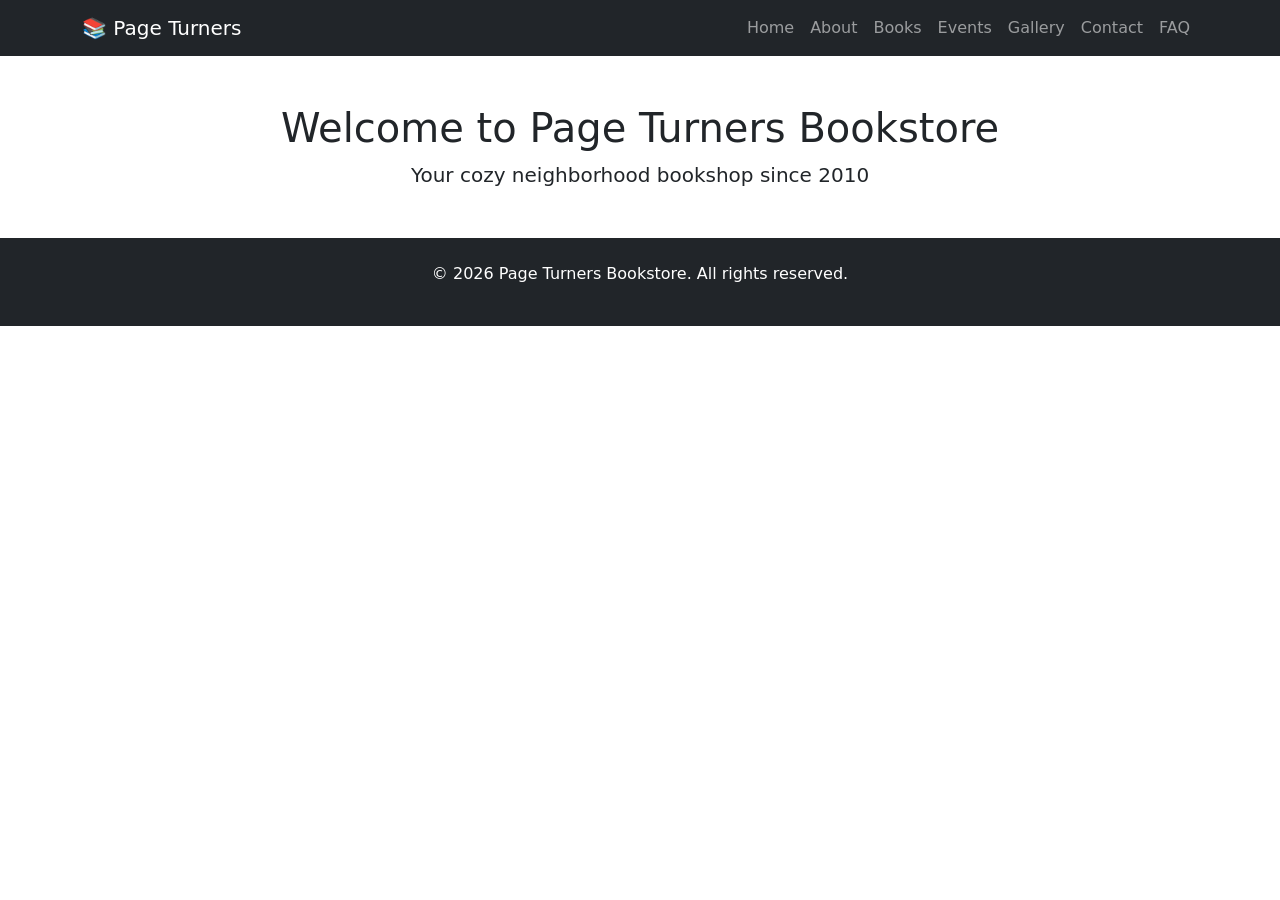
==== index.html @ ffc1fbb7 "first commit:simple index page" ====
<!DOCTYPE html>
<html lang="en">
<head>
    <meta charset="UTF-8">
    <meta name="viewport" content="width=device-width, initial-scale=1.0">
    <title>Page Turners Bookstore - Home</title>
    <!-- Bootstrap 5 CSS -->
    <link href="https://cdn.jsdelivr.net/npm/bootstrap@5.3.0/dist/css/bootstrap.min.css" rel="stylesheet">
    <!-- Your custom CSS -->
    <link rel="stylesheet" href="css/style.css">
</head>
<body>
    <!-- Navigation Bar (same on all pages) -->
    <nav class="navbar navbar-expand-lg navbar-dark bg-dark">
        <div class="container">
            <a class="navbar-brand" href="index.html">📚 Page Turners</a>
            <button class="navbar-toggler" type="button" data-bs-toggle="collapse" data-bs-target="#navbarNav">
                <span class="navbar-toggler-icon"></span>
            </button>
            <div class="collapse navbar-collapse" id="navbarNav">
                <ul class="navbar-nav ms-auto">
                    <li class="nav-item"><a class="nav-link" href="index.html">Home</a></li>
                    <li class="nav-item"><a class="nav-link" href="about.html">About</a></li>
                    <li class="nav-item"><a class="nav-link" href="books.html">Books</a></li>
                    <li class="nav-item"><a class="nav-link" href="events.html">Events</a></li>
                    <li class="nav-item"><a class="nav-link" href="gallery.html">Gallery</a></li>
                    <li class="nav-item"><a class="nav-link" href="contact.html">Contact</a></li>
                    <li class="nav-item"><a class="nav-link" href="faq.html">FAQ</a></li>
                </ul>
            </div>
        </div>
    </nav>

    <!-- Main Content -->
    <main>
        <div class="container my-5">
            <div class="text-center">
                <h1>Welcome to Page Turners Bookstore</h1>
                <p class="lead">Your cozy neighborhood bookshop since 2010</p>
            </div>
        </div>
    </main>

    <!-- Footer (same on all pages) -->
    <footer class="bg-dark text-white text-center py-4 mt-5">
        <div class="container">
            <p>&copy; 2026 Page Turners Bookstore. All rights reserved.</p>
        </div>
    </footer>

    <!-- Bootstrap JS -->
    <script src="https://cdn.jsdelivr.net/npm/bootstrap@5.3.0/dist/js/bootstrap.bundle.min.js"></script>
    <script src="js/script.js"></script>
</body>
</html>
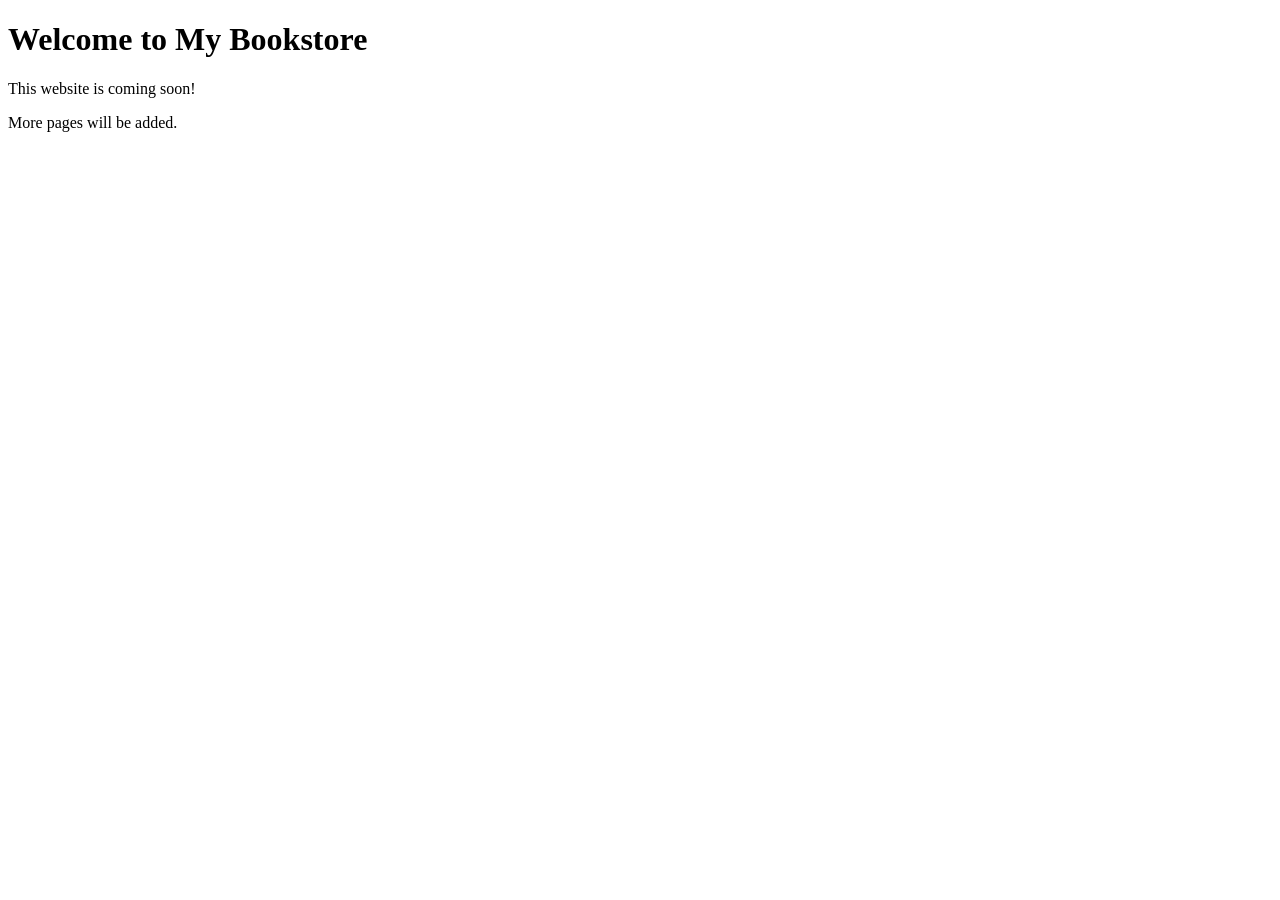
==== commit ceb0ea0e: "add css page" ====
--- a/index.html
+++ b/index.html
@@ -1,55 +1,12 @@
 <!DOCTYPE html>
-<html lang="en">
+<html>
 <head>
-    <meta charset="UTF-8">
-    <meta name="viewport" content="width=device-width, initial-scale=1.0">
-    <title>Page Turners Bookstore - Home</title>
-    <!-- Bootstrap 5 CSS -->
-    <link href="https://cdn.jsdelivr.net/npm/bootstrap@5.3.0/dist/css/bootstrap.min.css" rel="stylesheet">
-    <!-- Your custom CSS -->
-    <link rel="stylesheet" href="css/style.css">
+    <title>My Bookstore</title>
+    <meta name="viewport" content="width=device-width, initial-scale=1">
 </head>
 <body>
-    <!-- Navigation Bar (same on all pages) -->
-    <nav class="navbar navbar-expand-lg navbar-dark bg-dark">
-        <div class="container">
-            <a class="navbar-brand" href="index.html">📚 Page Turners</a>
-            <button class="navbar-toggler" type="button" data-bs-toggle="collapse" data-bs-target="#navbarNav">
-                <span class="navbar-toggler-icon"></span>
-            </button>
-            <div class="collapse navbar-collapse" id="navbarNav">
-                <ul class="navbar-nav ms-auto">
-                    <li class="nav-item"><a class="nav-link" href="index.html">Home</a></li>
-                    <li class="nav-item"><a class="nav-link" href="about.html">About</a></li>
-                    <li class="nav-item"><a class="nav-link" href="books.html">Books</a></li>
-                    <li class="nav-item"><a class="nav-link" href="events.html">Events</a></li>
-                    <li class="nav-item"><a class="nav-link" href="gallery.html">Gallery</a></li>
-                    <li class="nav-item"><a class="nav-link" href="contact.html">Contact</a></li>
-                    <li class="nav-item"><a class="nav-link" href="faq.html">FAQ</a></li>
-                </ul>
-            </div>
-        </div>
-    </nav>
-
-    <!-- Main Content -->
-    <main>
-        <div class="container my-5">
-            <div class="text-center">
-                <h1>Welcome to Page Turners Bookstore</h1>
-                <p class="lead">Your cozy neighborhood bookshop since 2010</p>
-            </div>
-        </div>
-    </main>
-
-    <!-- Footer (same on all pages) -->
-    <footer class="bg-dark text-white text-center py-4 mt-5">
-        <div class="container">
-            <p>&copy; 2026 Page Turners Bookstore. All rights reserved.</p>
-        </div>
-    </footer>
-
-    <!-- Bootstrap JS -->
-    <script src="https://cdn.jsdelivr.net/npm/bootstrap@5.3.0/dist/js/bootstrap.bundle.min.js"></script>
-    <script src="js/script.js"></script>
+    <h1>Welcome to My Bookstore</h1>
+    <p>This website is coming soon!</p>
+    <p>More pages will be added.</p>
 </body>
 </html>
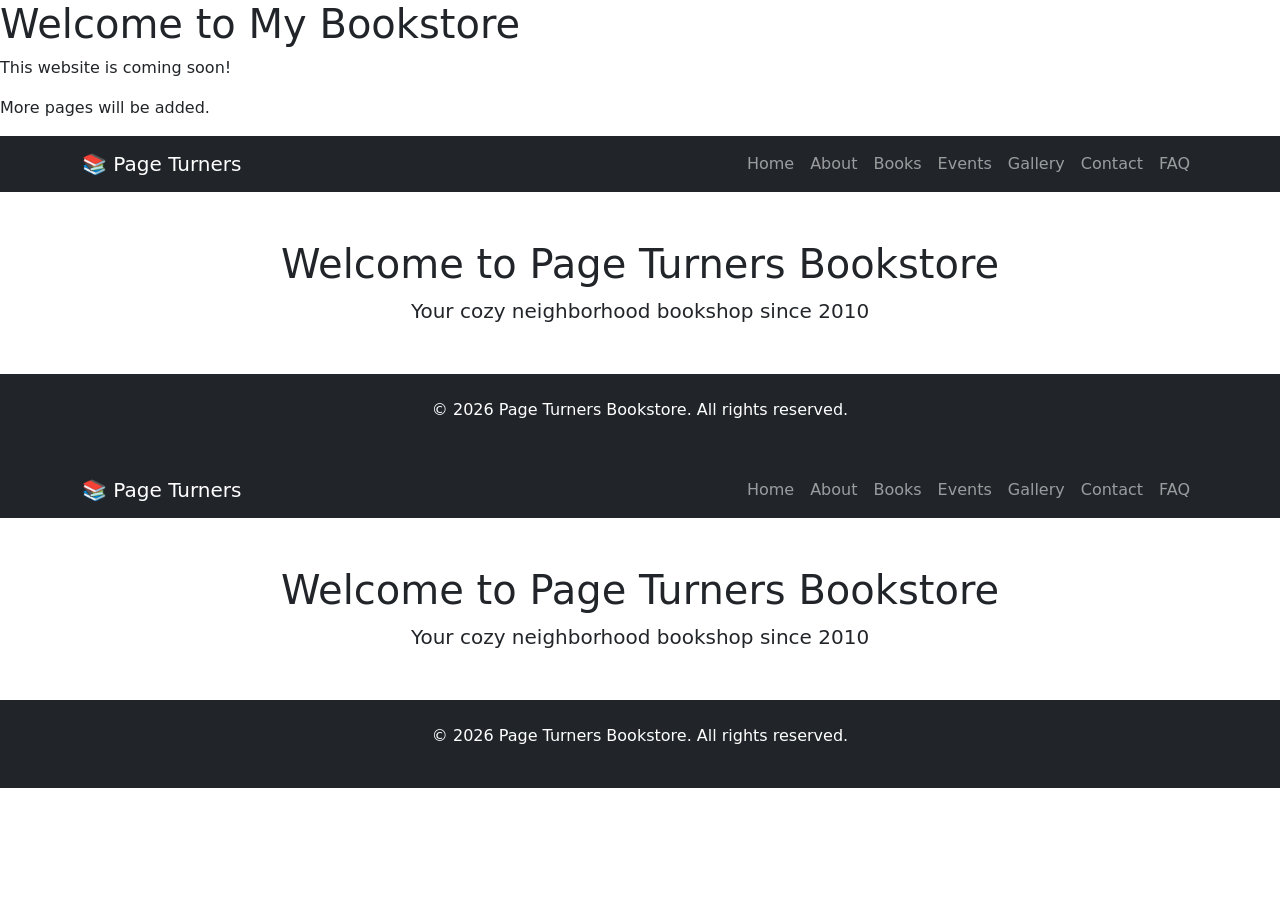
==== commit 2accffd2: "update index.html" ====
--- a/index.html
+++ b/index.html
@@ -8,5 +8,109 @@
     <h1>Welcome to My Bookstore</h1>
     <p>This website is coming soon!</p>
     <p>More pages will be added.</p>
+
+
+
+     <nav class="navbar navbar-expand-lg navbar-dark bg-dark">
+        <div class="container">
+            <a class="navbar-brand" href="index.html">📚 Page Turners</a>
+            <button class="navbar-toggler" type="button" data-bs-toggle="collapse" data-bs-target="#navbarNav">
+                <span class="navbar-toggler-icon"></span>
+            </button>
+            <div class="collapse navbar-collapse" id="navbarNav">
+                <ul class="navbar-nav ms-auto">
+                    <li class="nav-item"><a class="nav-link" href="index.html">Home</a></li>
+                    <li class="nav-item"><a class="nav-link" href="about.html">About</a></li>
+                    <li class="nav-item"><a class="nav-link" href="books.html">Books</a></li>
+                    <li class="nav-item"><a class="nav-link" href="events.html">Events</a></li>
+                    <li class="nav-item"><a class="nav-link" href="gallery.html">Gallery</a></li>
+                    <li class="nav-item"><a class="nav-link" href="contact.html">Contact</a></li>
+                    <li class="nav-item"><a class="nav-link" href="faq.html">FAQ</a></li>
+                </ul>
+            </div>
+        </div>
+    </nav>
+
+    <!-- Main Content -->
+    <main>
+        <div class="container my-5">
+            <div class="text-center">
+                <h1>Welcome to Page Turners Bookstore</h1>
+                <p class="lead">Your cozy neighborhood bookshop since 2010</p>
+            </div>
+        </div>
+    </main>
+
+    <!-- Footer (same on all pages) -->
+    <footer class="bg-dark text-white text-center py-4 mt-5">
+        <div class="container">
+            <p>&copy; 2026 Page Turners Bookstore. All rights reserved.</p>
+        </div>
+    </footer>
+
+    <!-- Bootstrap JS -->
+    <script src="https://cdn.jsdelivr.net/npm/bootstrap@5.3.0/dist/js/bootstrap.bundle.min.js"></script>
+    <script src="js/script.js"></script>
+</body>
+</html>
+</body>
+</html>
+
+
+
+<!DOCTYPE html>
+<html lang="en">
+<head>
+    <meta charset="UTF-8">
+    <meta name="viewport" content="width=device-width, initial-scale=1.0">
+    <title>Page Turners Bookstore - Home</title>
+    <!-- Bootstrap 5 CSS -->
+    <link href="https://cdn.jsdelivr.net/npm/bootstrap@5.3.0/dist/css/bootstrap.min.css" rel="stylesheet">
+    <!-- Your custom CSS -->
+    <link rel="stylesheet" href="css/style.css">
+</head>
+<body>
+    <!-- Navigation Bar (same on all pages) -->
+    <nav class="navbar navbar-expand-lg navbar-dark bg-dark">
+        <div class="container">
+            <a class="navbar-brand" href="index.html">📚 Page Turners</a>
+            <button class="navbar-toggler" type="button" data-bs-toggle="collapse" data-bs-target="#navbarNav">
+                <span class="navbar-toggler-icon"></span>
+            </button>
+            <div class="collapse navbar-collapse" id="navbarNav">
+                <ul class="navbar-nav ms-auto">
+                    <li class="nav-item"><a class="nav-link" href="index.html">Home</a></li>
+                    <li class="nav-item"><a class="nav-link" href="about.html">About</a></li>
+                    <li class="nav-item"><a class="nav-link" href="books.html">Books</a></li>
+                    <li class="nav-item"><a class="nav-link" href="events.html">Events</a></li>
+                    <li class="nav-item"><a class="nav-link" href="gallery.html">Gallery</a></li>
+                    <li class="nav-item"><a class="nav-link" href="contact.html">Contact</a></li>
+                    <li class="nav-item"><a class="nav-link" href="faq.html">FAQ</a></li>
+                    
+                </ul>
+            </div>
+        </div>
+    </nav>
+
+    <!-- Main Content -->
+    <main>
+        <div class="container my-5">
+            <div class="text-center">
+                <h1>Welcome to Page Turners Bookstore</h1>
+                <p class="lead">Your cozy neighborhood bookshop since 2010</p>
+            </div>
+        </div>
+    </main>
+
+    <!-- Footer (same on all pages) -->
+    <footer class="bg-dark text-white text-center py-4 mt-5">
+        <div class="container">
+            <p>&copy; 2026 Page Turners Bookstore. All rights reserved.</p>
+        </div>
+    </footer>
+
+    <!-- Bootstrap JS -->
+    <script src="https://cdn.jsdelivr.net/npm/bootstrap@5.3.0/dist/js/bootstrap.bundle.min.js"></script>
+    <script src="js/script.js"></script>
 </body>
 </html>
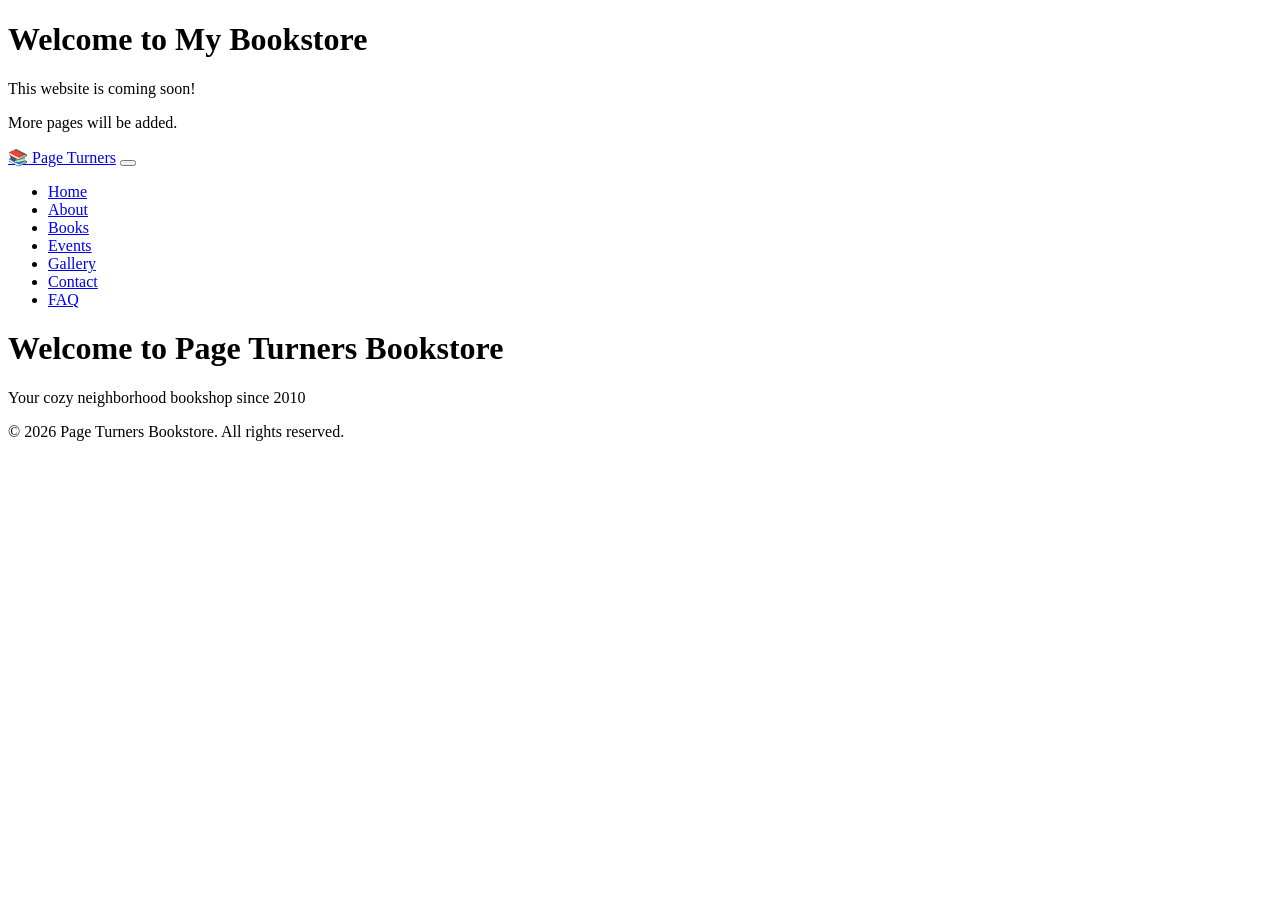
==== commit b008ab4e: "update the index page" ====
--- a/index.html
+++ b/index.html
@@ -58,59 +58,3 @@
 
 
 
-<!DOCTYPE html>
-<html lang="en">
-<head>
-    <meta charset="UTF-8">
-    <meta name="viewport" content="width=device-width, initial-scale=1.0">
-    <title>Page Turners Bookstore - Home</title>
-    <!-- Bootstrap 5 CSS -->
-    <link href="https://cdn.jsdelivr.net/npm/bootstrap@5.3.0/dist/css/bootstrap.min.css" rel="stylesheet">
-    <!-- Your custom CSS -->
-    <link rel="stylesheet" href="css/style.css">
-</head>
-<body>
-    <!-- Navigation Bar (same on all pages) -->
-    <nav class="navbar navbar-expand-lg navbar-dark bg-dark">
-        <div class="container">
-            <a class="navbar-brand" href="index.html">📚 Page Turners</a>
-            <button class="navbar-toggler" type="button" data-bs-toggle="collapse" data-bs-target="#navbarNav">
-                <span class="navbar-toggler-icon"></span>
-            </button>
-            <div class="collapse navbar-collapse" id="navbarNav">
-                <ul class="navbar-nav ms-auto">
-                    <li class="nav-item"><a class="nav-link" href="index.html">Home</a></li>
-                    <li class="nav-item"><a class="nav-link" href="about.html">About</a></li>
-                    <li class="nav-item"><a class="nav-link" href="books.html">Books</a></li>
-                    <li class="nav-item"><a class="nav-link" href="events.html">Events</a></li>
-                    <li class="nav-item"><a class="nav-link" href="gallery.html">Gallery</a></li>
-                    <li class="nav-item"><a class="nav-link" href="contact.html">Contact</a></li>
-                    <li class="nav-item"><a class="nav-link" href="faq.html">FAQ</a></li>
-                    
-                </ul>
-            </div>
-        </div>
-    </nav>
-
-    <!-- Main Content -->
-    <main>
-        <div class="container my-5">
-            <div class="text-center">
-                <h1>Welcome to Page Turners Bookstore</h1>
-                <p class="lead">Your cozy neighborhood bookshop since 2010</p>
-            </div>
-        </div>
-    </main>
-
-    <!-- Footer (same on all pages) -->
-    <footer class="bg-dark text-white text-center py-4 mt-5">
-        <div class="container">
-            <p>&copy; 2026 Page Turners Bookstore. All rights reserved.</p>
-        </div>
-    </footer>
-
-    <!-- Bootstrap JS -->
-    <script src="https://cdn.jsdelivr.net/npm/bootstrap@5.3.0/dist/js/bootstrap.bundle.min.js"></script>
-    <script src="js/script.js"></script>
-</body>
-</html>
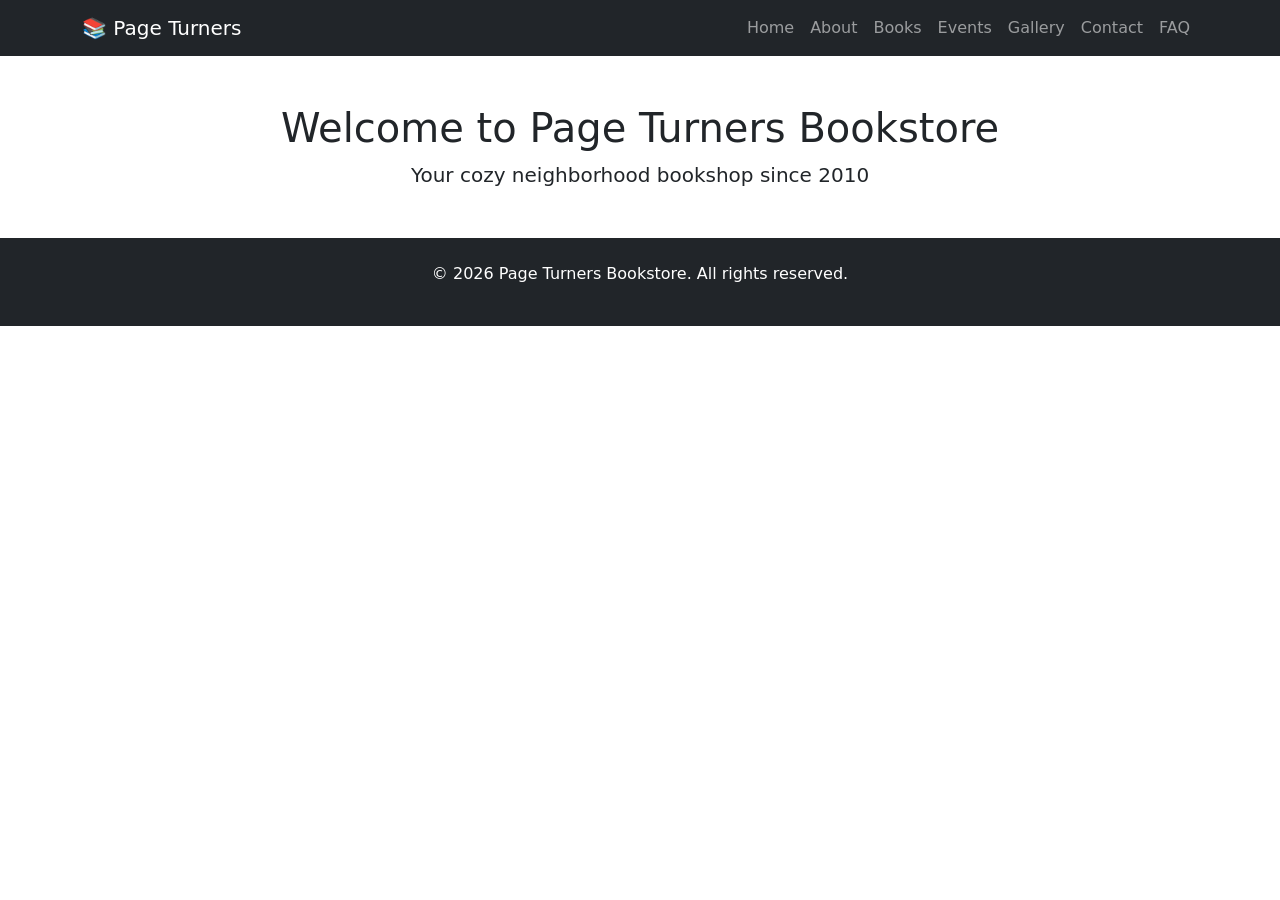
==== commit a57927ef: "update home page" ====
--- a/index.html
+++ b/index.html
@@ -1,17 +1,18 @@
-<!DOCTYPE html>
-<html>
+
+    <!DOCTYPE html>
+<html lang="en">
 <head>
-    <title>My Bookstore</title>
-    <meta name="viewport" content="width=device-width, initial-scale=1">
+    <meta charset="UTF-8">
+    <meta name="viewport" content="width=device-width, initial-scale=1.0">
+    <title>Page Turners Bookstore - Home</title>
+    <!-- Bootstrap 5 CSS -->
+    <link href="https://cdn.jsdelivr.net/npm/bootstrap@5.3.0/dist/css/bootstrap.min.css" rel="stylesheet">
+    
+    <link rel="stylesheet" href="css/style.css">
 </head>
 <body>
-    <h1>Welcome to My Bookstore</h1>
-    <p>This website is coming soon!</p>
-    <p>More pages will be added.</p>
-
-
-
-     <nav class="navbar navbar-expand-lg navbar-dark bg-dark">
+    
+    <nav class="navbar navbar-expand-lg navbar-dark bg-dark">
         <div class="container">
             <a class="navbar-brand" href="index.html">📚 Page Turners</a>
             <button class="navbar-toggler" type="button" data-bs-toggle="collapse" data-bs-target="#navbarNav">
@@ -31,7 +32,7 @@
         </div>
     </nav>
 
-    <!-- Main Content -->
+    
     <main>
         <div class="container my-5">
             <div class="text-center">
@@ -41,20 +42,19 @@
         </div>
     </main>
 
-    <!-- Footer (same on all pages) -->
+    
     <footer class="bg-dark text-white text-center py-4 mt-5">
         <div class="container">
             <p>&copy; 2026 Page Turners Bookstore. All rights reserved.</p>
         </div>
     </footer>
 
-    <!-- Bootstrap JS -->
+    
     <script src="https://cdn.jsdelivr.net/npm/bootstrap@5.3.0/dist/js/bootstrap.bundle.min.js"></script>
     <script src="js/script.js"></script>
-</body>
-</html>
 </body>
 </html>
 
 
 
+    
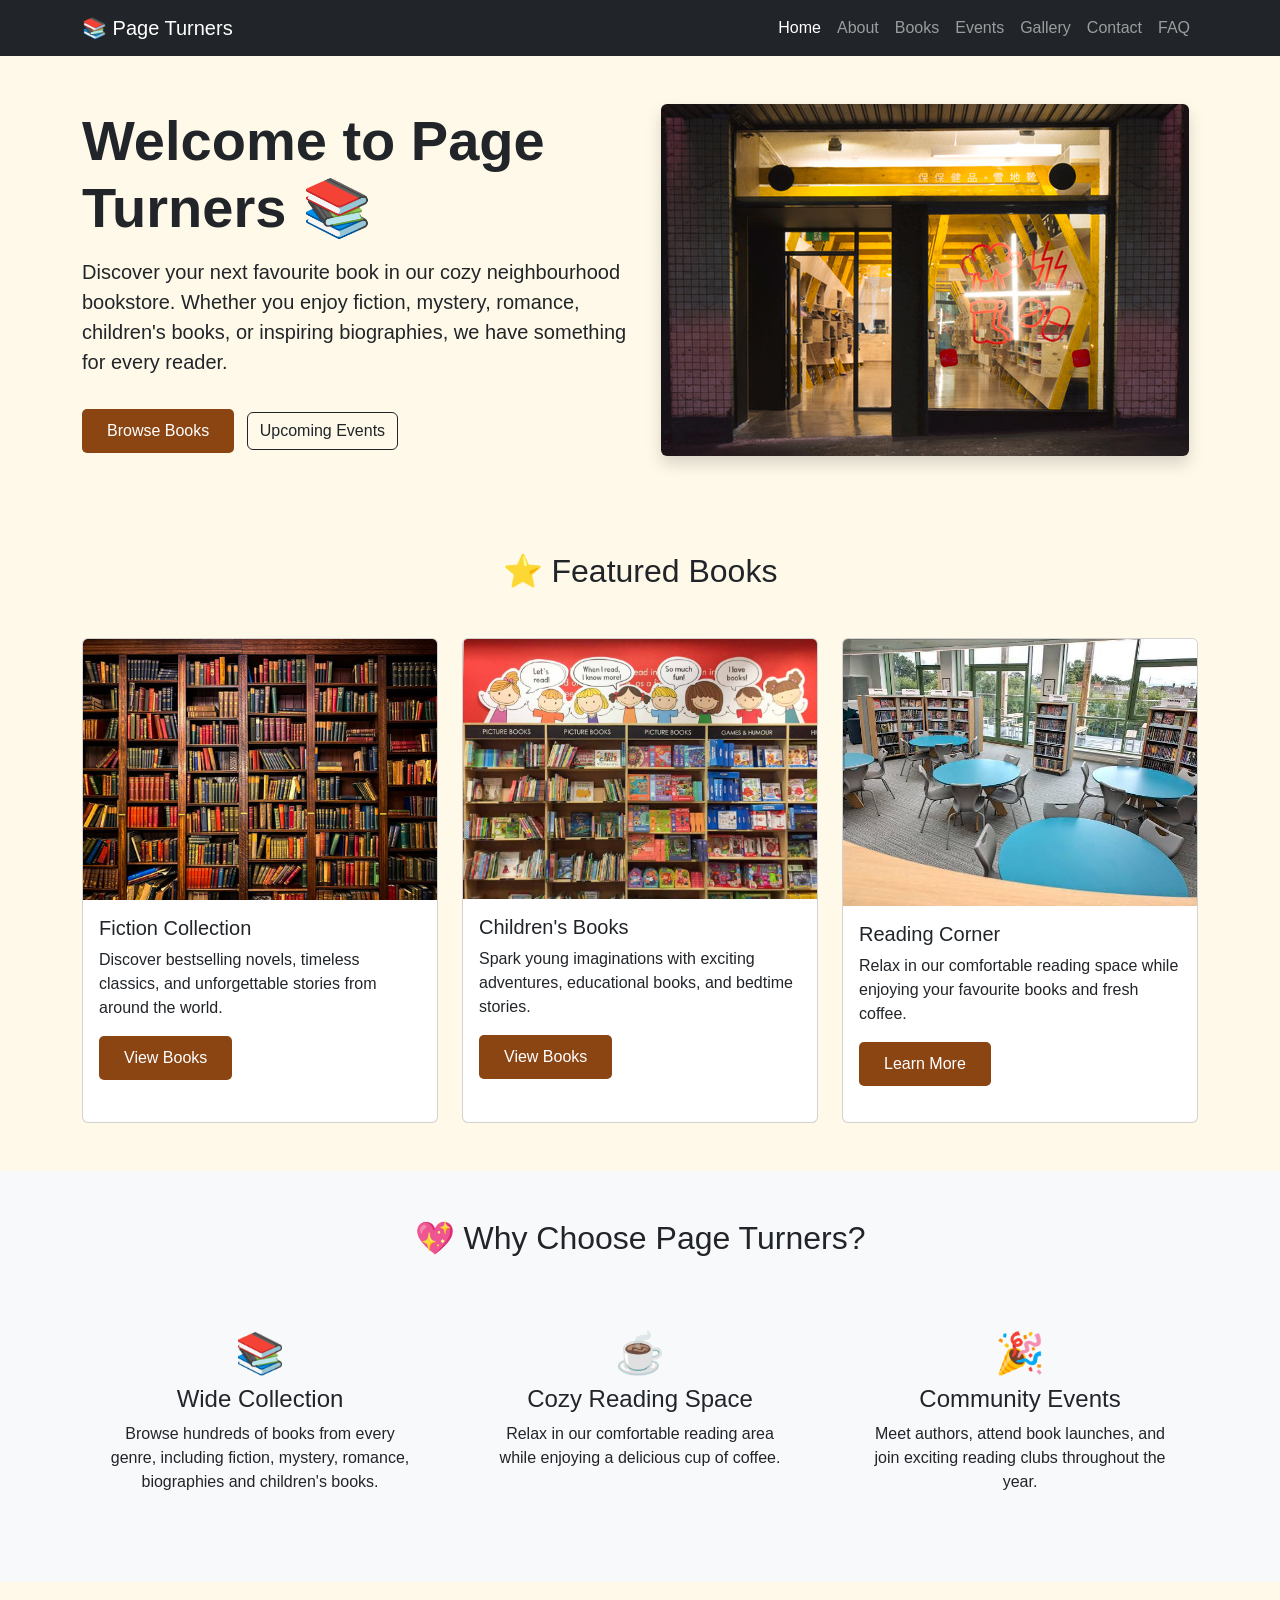
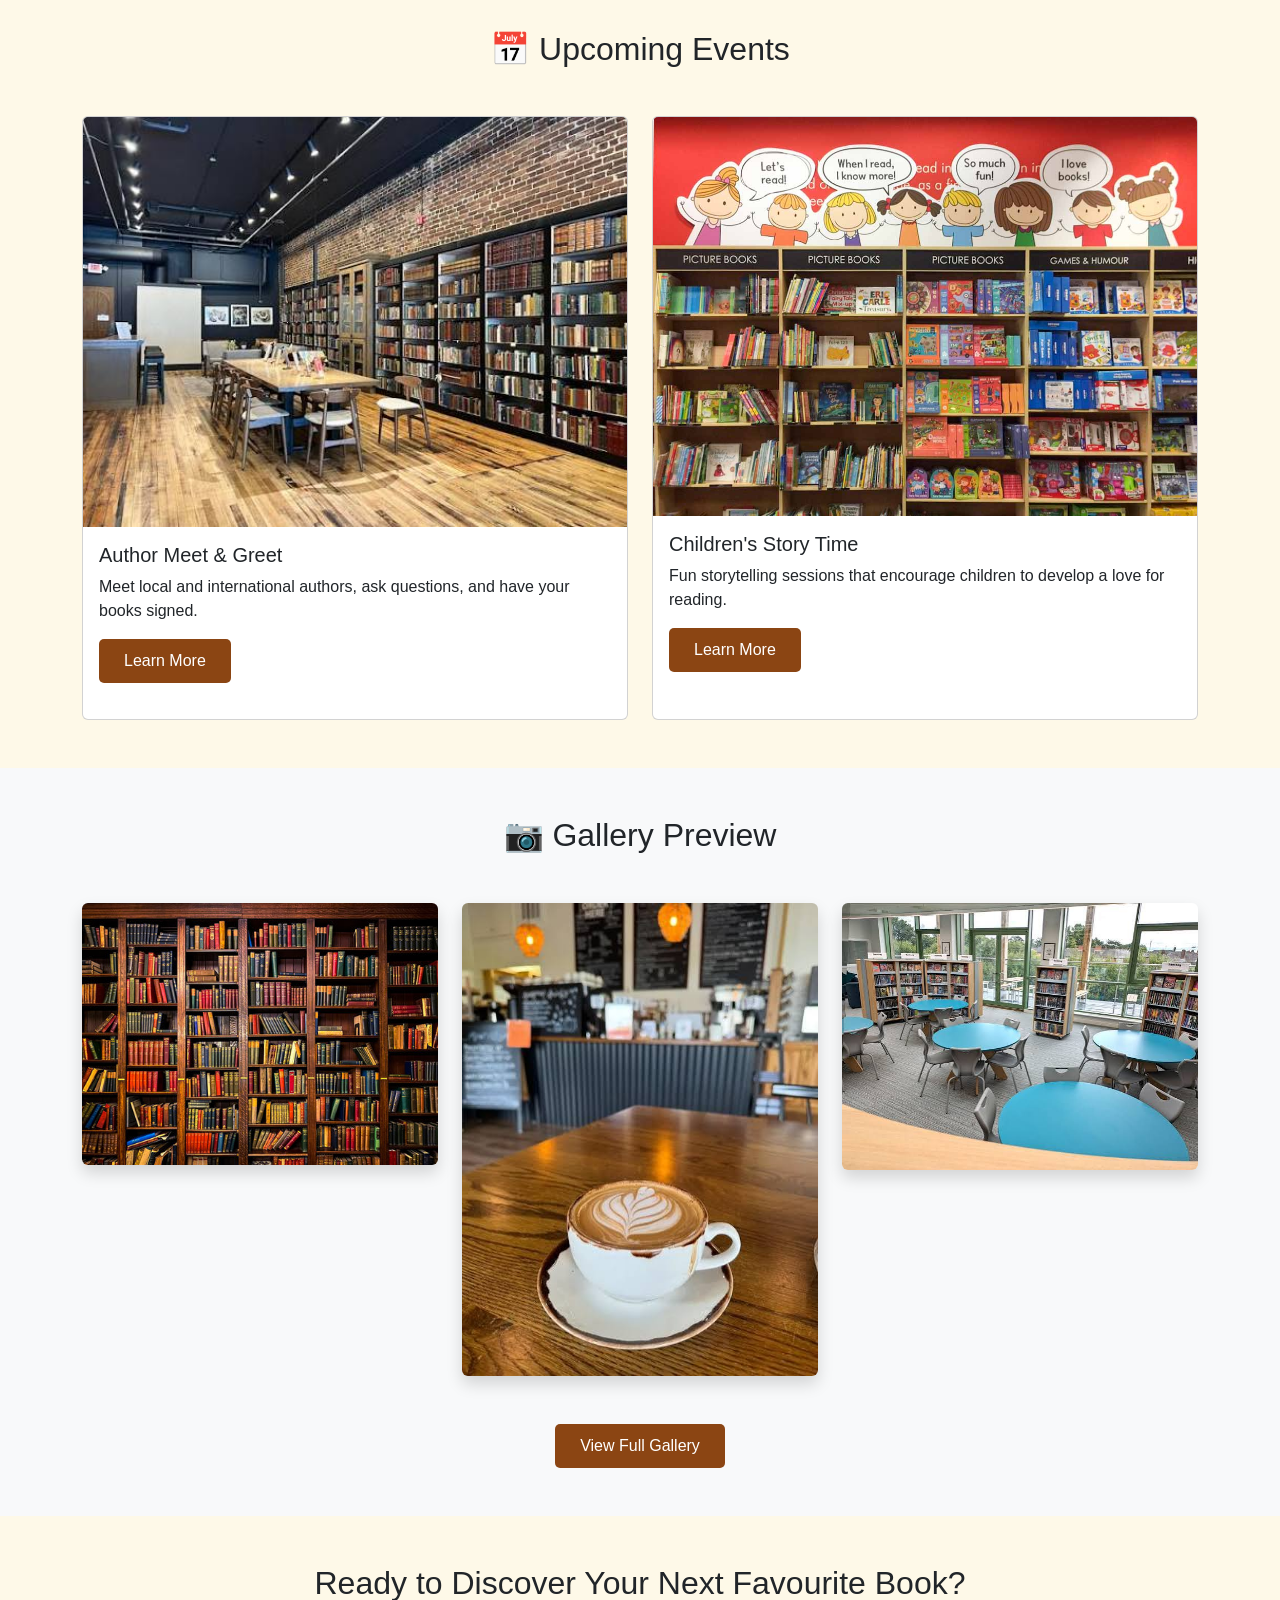
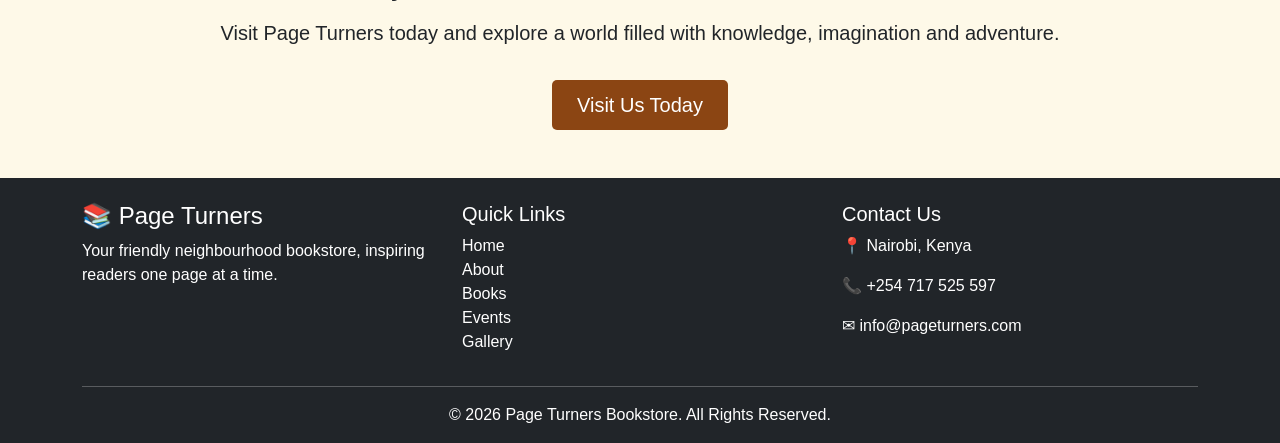
==== commit 76085ef6: "update home page" ====
--- a/index.html
+++ b/index.html
@@ -1,60 +1,555 @@
-
-    <!DOCTYPE html>
+<!DOCTYPE html>
 <html lang="en">
+
 <head>
     <meta charset="UTF-8">
     <meta name="viewport" content="width=device-width, initial-scale=1.0">
-    <title>Page Turners Bookstore - Home</title>
-    <!-- Bootstrap 5 CSS -->
+
+    <title>Page Turners Bookstore</title>
+
+    <!-- Bootstrap 5.3.0 CSS -->
     <link href="https://cdn.jsdelivr.net/npm/bootstrap@5.3.0/dist/css/bootstrap.min.css" rel="stylesheet">
+
+    <!-- External CSS -->
+    <link rel="stylesheet" href="style.css">
+</head>
+
+<body>
+
+
+    <nav class="navbar navbar-expand-lg navbar-dark bg-dark">
+        <div class="container">
+
+            <a class="navbar-brand" href="index.html">
+                📚 Page Turners
+            </a>
+
+            <button class="navbar-toggler"
+                type="button"
+                data-bs-toggle="collapse"
+                data-bs-target="#navbarNav">
+
+                <span class="navbar-toggler-icon"></span>
+
+            </button>
+
+            <div class="collapse navbar-collapse" id="navbarNav">
+
+                <ul class="navbar-nav ms-auto">
+
+                    <li class="nav-item">
+                        <a class="nav-link active" href="index.html">
+                            Home
+                        </a>
+                    </li>
+
+                    <li class="nav-item">
+                        <a class="nav-link" href="about.html">
+                            About
+                        </a>
+                    </li>
+
+                    <li class="nav-item">
+                        <a class="nav-link" href="books.html">
+                            Books
+                        </a>
+                    </li>
+
+                    <li class="nav-item">
+                        <a class="nav-link" href="events.html">
+                            Events
+                        </a>
+                    </li>
+
+                    <li class="nav-item">
+                        <a class="nav-link" href="gallery.html">
+                            Gallery
+                        </a>
+                    </li>
+
+                    <li class="nav-item">
+                        <a class="nav-link" href="contact.html">
+                            Contact
+                        </a>
+                    </li>
+
+                    <li class="nav-item">
+                        <a class="nav-link" href="faq.html">
+                            FAQ
+                        </a>
+                    </li>
+
+                </ul>
+
+            </div>
+
+        </div>
+    </nav>
+
+    <!-- ===========================
+            HERO SECTION
+    ============================ -->
+
+    <section class="py-5">
+
+        <div class="container">
+
+            <div class="row align-items-center">
+
+                <div class="col-lg-6">
+
+                    <h1 class="display-4 fw-bold">
+                        Welcome to Page Turners 📚
+                    </h1>
+
+                    <p class="lead mt-3">
+                        Discover your next favourite book in our cozy neighbourhood bookstore.
+                        Whether you enjoy fiction, mystery, romance, children's books,
+                        or inspiring biographies, we have something for every reader.
+                    </p>
+
+                    <a href="books.html" class="btn btn-book me-2 mt-3">
+                        Browse Books
+                    </a>
+
+                    <a href="events.html" class="btn btn-outline-dark mt-3">
+                        Upcoming Events
+                    </a>
+
+                </div>
+
+                <div class="col-lg-6 text-center">
+
+                    <img src="images/storefront.jpg"
+                        class="img-fluid rounded shadow"
+                        alt="Book Store">
+
+                </div>
+
+            </div>
+
+        </div>
+
+    </section>
+
+    <!-- ===========================
+            FEATURED BOOKS
+    ============================ -->
+
+    <section class="py-5">
+
+        <div class="container">
+
+            <h2 class="text-center mb-5">
+                ⭐ Featured Books
+            </h2>
+
+            <div class="row">
+
+                <div class="col-md-4">
+
+                    <div class="card h-100">
+
+                        <img src="images/bookshelf.jpg"
+                            class="card-img-top"
+                            alt="Bookshelf">
+
+                        <div class="card-body">
+
+                            <h5 class="card-title">
+                                Fiction Collection
+                            </h5>
+
+                            <p class="card-text">
+                                Discover bestselling novels, timeless classics,
+                                and unforgettable stories from around the world.
+                            </p>
+
+                            <a href="books.html" class="btn btn-book">
+                                View Books
+                            </a>
+
+                        </div>
+
+                    </div>
+
+                </div>
+
+                <div class="col-md-4">
+
+                    <div class="card h-100">
+
+                        <img src="images/children.jpg"
+                            class="card-img-top"
+                            alt="Children Books">
+
+                        <div class="card-body">
+
+                            <h5 class="card-title">
+                                Children's Books
+                            </h5>
+
+                            <p class="card-text">
+                                Spark young imaginations with exciting adventures,
+                                educational books, and bedtime stories.
+                            </p>
+
+                            <a href="books.html" class="btn btn-book">
+                                View Books
+                            </a>
+
+                        </div>
+
+                    </div>
+
+                </div>
+
+                <div class="col-md-4">
+
+                    <div class="card h-100">
+
+                        <img src="images/cozy.jpg"
+                            class="card-img-top"
+                            alt="Reading">
+
+                        <div class="card-body">
+
+                            <h5 class="card-title">
+                                Reading Corner
+                            </h5>
+
+                            <p class="card-text">
+                                Relax in our comfortable reading space while
+                                enjoying your favourite books and fresh coffee.
+                            </p>
+
+                            <a href="books.html" class="btn btn-book">
+                                Learn More
+                            </a>
+
+                        </div>
+
+                    </div>
+
+                </div>
+
+            </div>
+
+        </div>
+
+    </section>
+
+        <!-- ===========================
+            WHY CHOOSE US
+    ============================ -->
+
+    <section class="py-5 bg-light">
+
+        <div class="container">
+
+            <h2 class="text-center mb-5">
+                💖 Why Choose Page Turners?
+            </h2>
+
+            <div class="row text-center">
+
+                <div class="col-md-4">
+
+                    <div class="p-4">
+
+                        <h1>📚</h1>
+
+                        <h4>Wide Collection</h4>
+
+                        <p>
+                            Browse hundreds of books from every genre,
+                            including fiction, mystery, romance,
+                            biographies and children's books.
+                        </p>
+
+                    </div>
+
+                </div>
+
+                <div class="col-md-4">
+
+                    <div class="p-4">
+
+                        <h1>☕</h1>
+
+                        <h4>Cozy Reading Space</h4>
+
+                        <p>
+                            Relax in our comfortable reading area while
+                            enjoying a delicious cup of coffee.
+                        </p>
+
+                    </div>
+
+                </div>
+
+                <div class="col-md-4">
+
+                    <div class="p-4">
+
+                        <h1>🎉</h1>
+
+                        <h4>Community Events</h4>
+
+                        <p>
+                            Meet authors, attend book launches,
+                            and join exciting reading clubs throughout
+                            the year.
+                        </p>
+
+                    </div>
+
+                </div>
+
+            </div>
+
+        </div>
+
+    </section>
+
+
+    <!-- ===========================
+            UPCOMING EVENTS
+    ============================ -->
+
+    <section class="py-5">
+
+        <div class="container">
+
+            <h2 class="text-center mb-5">
+                📅 Upcoming Events
+            </h2>
+
+            <div class="row">
+
+                <div class="col-md-6">
+
+                    <div class="card h-100">
+
+                        <img src="images/event.jpg"
+                             class="card-img-top"
+                             alt="Author Event">
+
+                        <div class="card-body">
+
+                            <h5 class="card-title">
+                                Author Meet & Greet
+                            </h5>
+
+                            <p class="card-text">
+                                Meet local and international authors,
+                                ask questions, and have your books signed.
+                            </p>
+
+                            <a href="events.html"
+                               class="btn btn-book">
+                                Learn More
+                            </a>
+
+                        </div>
+
+                    </div>
+
+                </div>
+
+                <div class="col-md-6">
+
+                    <div class="card h-100">
+
+                        <img src="images/children.jpg"
+                             class="card-img-top"
+                             alt="Story Time">
+
+                        <div class="card-body">
+
+                            <h5 class="card-title">
+                                Children's Story Time
+                            </h5>
+
+                            <p class="card-text">
+                                Fun storytelling sessions that encourage
+                                children to develop a love for reading.
+                            </p>
+
+                            <a href="events.html"
+                               class="btn btn-book">
+                                Learn More
+                            </a>
+
+                        </div>
+
+                    </div>
+
+                </div>
+
+            </div>
+
+        </div>
+
+    </section>
+
+
+    <!-- ===========================
+            GALLERY PREVIEW
+    ============================ -->
+
+    <section class="py-5 bg-light">
+
+        <div class="container">
+
+            <h2 class="text-center mb-5">
+                📷 Gallery Preview
+            </h2>
+
+            <div class="row g-4">
+
+                <div class="col-md-4">
+
+                    <img src="images/bookshelf.jpg"
+                         class="img-fluid rounded shadow"
+                         alt="Bookshelf">
+
+                </div>
+
+                <div class="col-md-4">
+
+                    <img src="images/coffeeshop.jpg"
+                         class="img-fluid rounded shadow"
+                         alt="Coffee Shop">
+
+                </div>
+
+                <div class="col-md-4">
+
+                    <img src="images/cozy.jpg"
+                         class="img-fluid rounded shadow"
+                         alt="Reading Area">
+
+                </div>
+
+            </div>
+
+            <div class="text-center mt-5">
+
+                <a href="gallery.html"
+                   class="btn btn-book">
+                    View Full Gallery
+                </a>
+
+            </div>
+
+        </div>
+
+    </section>
+
+
+    <!-- ===========================
+            CALL TO ACTION
+    ============================ -->
+
+    <section class="py-5">
+
+        <div class="container text-center">
+
+            <h2>
+                Ready to Discover Your Next Favourite Book?
+            </h2>
+
+            <p class="lead mt-3">
+                Visit Page Turners today and explore a world
+                filled with knowledge, imagination and adventure.
+            </p>
+
+            <a href="contact.html"
+               class="btn btn-book btn-lg mt-3">
+                Visit Us Today
+            </a>
+
+        </div>
+
+    </section>
+
+
     
-    <link rel="stylesheet" href="css/style.css">
-</head>
-<body>
-    
-    <nav class="navbar navbar-expand-lg navbar-dark bg-dark">
-        <div class="container">
-            <a class="navbar-brand" href="index.html">📚 Page Turners</a>
-            <button class="navbar-toggler" type="button" data-bs-toggle="collapse" data-bs-target="#navbarNav">
-                <span class="navbar-toggler-icon"></span>
-            </button>
-            <div class="collapse navbar-collapse" id="navbarNav">
-                <ul class="navbar-nav ms-auto">
-                    <li class="nav-item"><a class="nav-link" href="index.html">Home</a></li>
-                    <li class="nav-item"><a class="nav-link" href="about.html">About</a></li>
-                    <li class="nav-item"><a class="nav-link" href="books.html">Books</a></li>
-                    <li class="nav-item"><a class="nav-link" href="events.html">Events</a></li>
-                    <li class="nav-item"><a class="nav-link" href="gallery.html">Gallery</a></li>
-                    <li class="nav-item"><a class="nav-link" href="contact.html">Contact</a></li>
-                    <li class="nav-item"><a class="nav-link" href="faq.html">FAQ</a></li>
-                </ul>
-            </div>
-        </div>
-    </nav>
-
-    
-    <main>
-        <div class="container my-5">
+        
+
+    <footer class="bg-dark text-white pt-4 pb-3">
+
+        <div class="container">
+
+            <div class="row">
+
+                <div class="col-md-4">
+
+                    <h4>📚 Page Turners</h4>
+
+                    <p>
+                        Your friendly neighbourhood bookstore,
+                        inspiring readers one page at a time.
+                    </p>
+
+                </div>
+
+                <div class="col-md-4">
+
+                    <h5>Quick Links</h5>
+
+                    <ul class="list-unstyled">
+
+                        <li><a href="index.html" class="text-white text-decoration-none">Home</a></li>
+                        <li><a href="about.html" class="text-white text-decoration-none">About</a></li>
+                        <li><a href="books.html" class="text-white text-decoration-none">Books</a></li>
+                        <li><a href="events.html" class="text-white text-decoration-none">Events</a></li>
+                        <li><a href="gallery.html" class="text-white text-decoration-none">Gallery</a></li>
+
+                    </ul>
+
+                </div>
+
+                <div class="col-md-4">
+
+                    <h5>Contact Us</h5>
+
+                    <p>
+                        📍 Nairobi, Kenya
+                    </p>
+
+                    <p>
+                        📞 +254 717 525 597
+                    </p>
+
+                    <p>
+                        ✉ info@pageturners.com
+                    </p>
+
+                </div>
+
+            </div>
+
+            <hr>
+
             <div class="text-center">
-                <h1>Welcome to Page Turners Bookstore</h1>
-                <p class="lead">Your cozy neighborhood bookshop since 2010</p>
-            </div>
-        </div>
-    </main>
-
-    
-    <footer class="bg-dark text-white text-center py-4 mt-5">
-        <div class="container">
-            <p>&copy; 2026 Page Turners Bookstore. All rights reserved.</p>
-        </div>
+
+                <p class="mb-0">
+                    &copy; 2026 Page Turners Bookstore. All Rights Reserved.
+                </p>
+
+            </div>
+
+        </div>
+
     </footer>
 
     
     <script src="https://cdn.jsdelivr.net/npm/bootstrap@5.3.0/dist/js/bootstrap.bundle.min.js"></script>
-    <script src="js/script.js"></script>
+
+    
+    <script src="script.js"></script>
+
 </body>
-</html>
-
-
-
-    +</html>
--- a/style.css
+++ b/style.css
@@ -0,0 +1,30 @@
+
+
+body {
+    font-family: 'Segoe UI', Tahoma, Geneva, Verdana, sans-serif;
+    background-color: #fef9e8;
+}
+
+
+.btn-book {
+    background-color: #8B4513;
+    color: white;
+    padding: 10px 25px;
+    border: none;
+    border-radius: 5px;
+}
+
+.btn-book:hover {
+    background-color: #A0522D;
+}
+
+
+.card {
+    transition: transform 0.3s;
+    margin-bottom: 20px;
+}
+
+.card:hover {
+    transform: translateY(-5px);
+    box-shadow: 0 10px 20px rgba(0,0,0,0.1);
+}
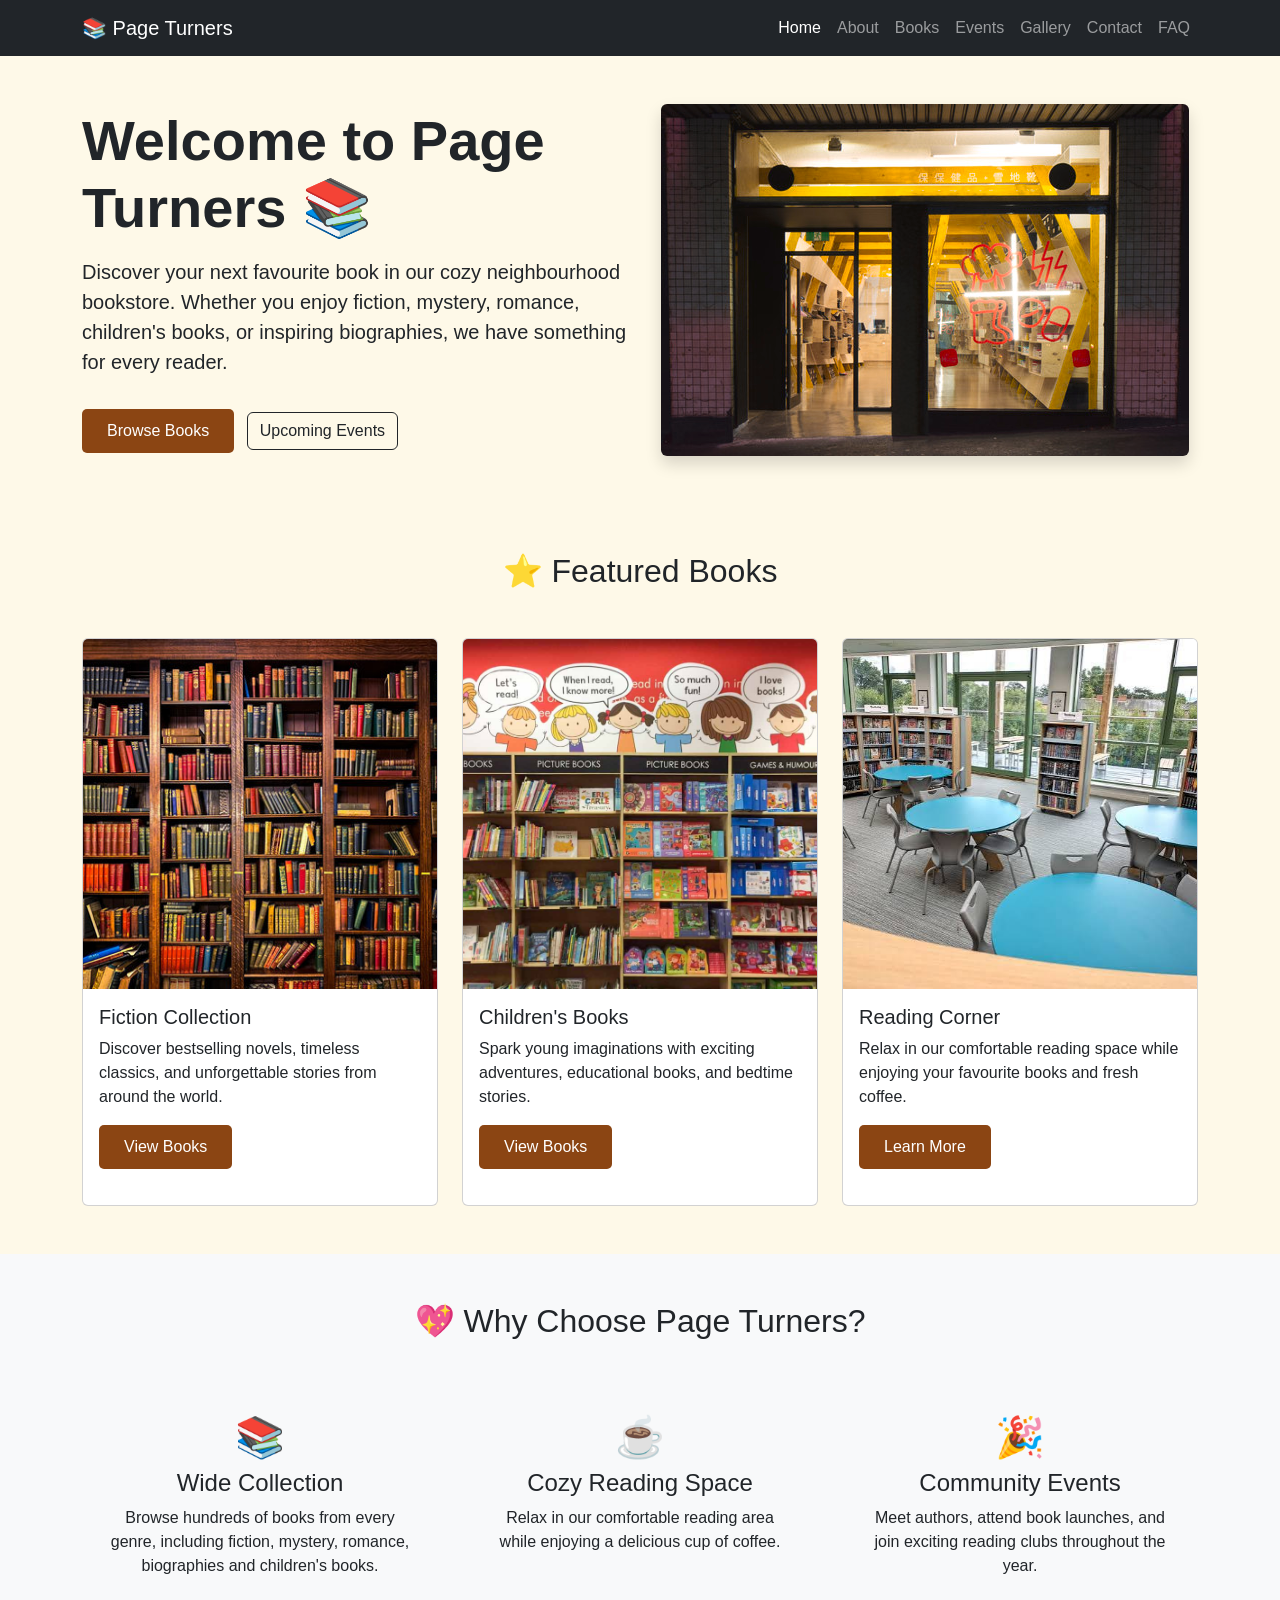
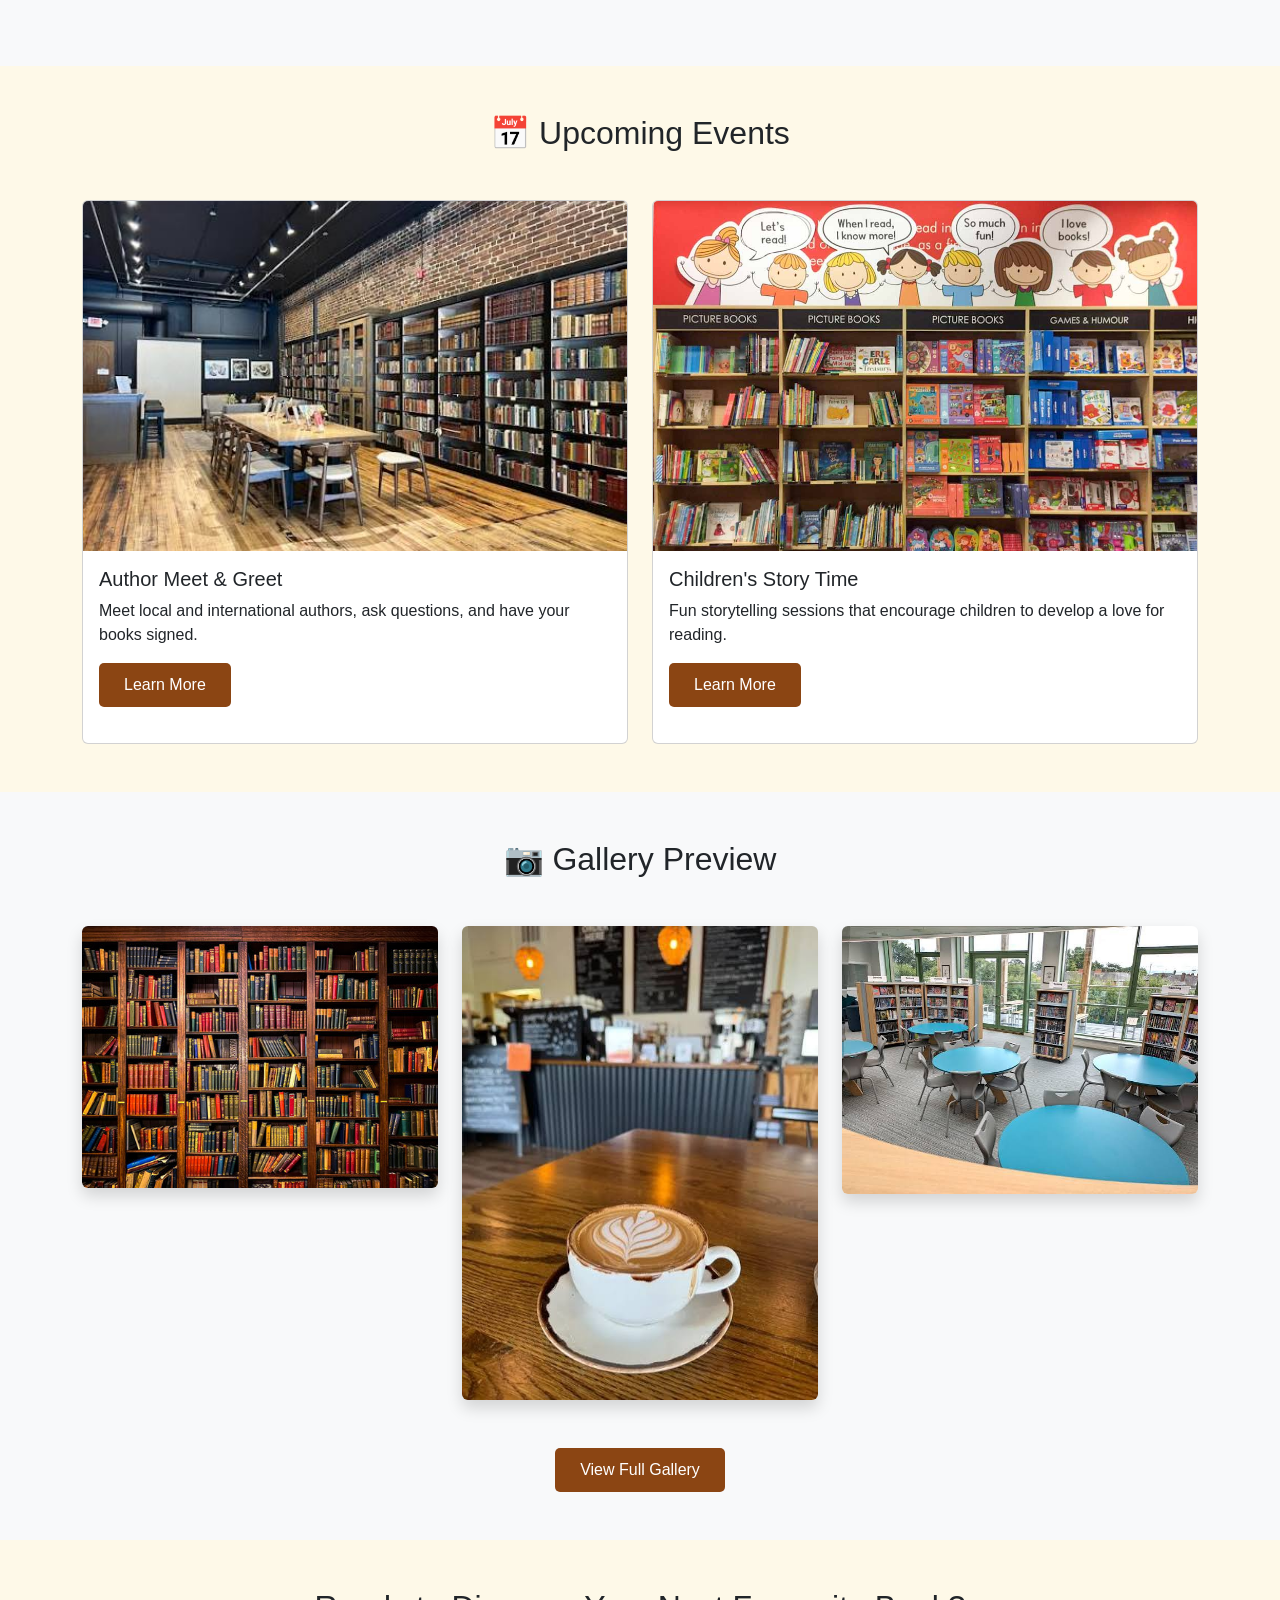
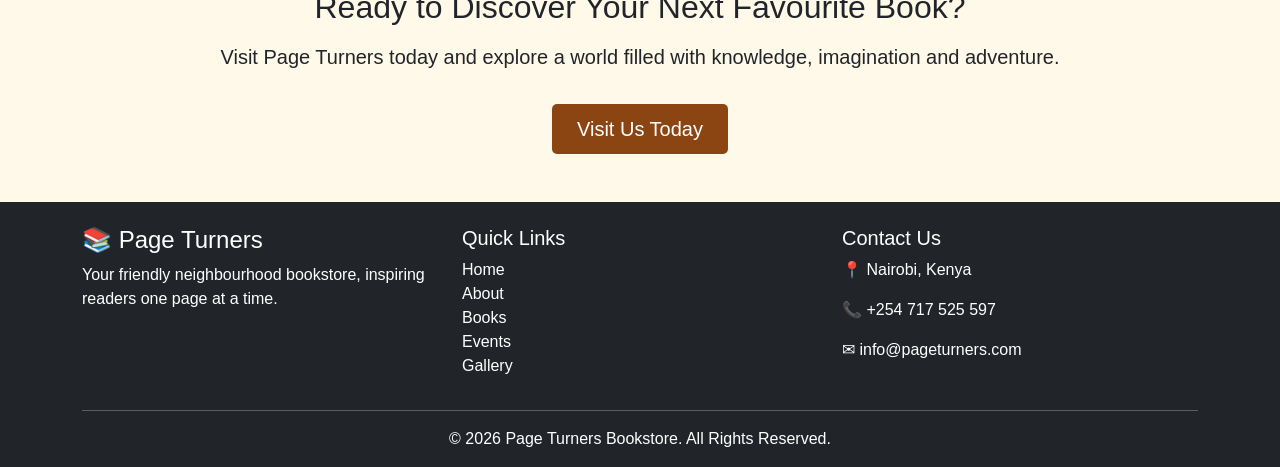
==== commit 7ce80f31: "add js in contact.html" ====
--- a/index.html
+++ b/index.html
@@ -7,7 +7,7 @@
 
     <title>Page Turners Bookstore</title>
 
-    <!-- Bootstrap 5.3.0 CSS -->
+   
     <link href="https://cdn.jsdelivr.net/npm/bootstrap@5.3.0/dist/css/bootstrap.min.css" rel="stylesheet">
 
     <!-- External CSS -->
@@ -86,9 +86,7 @@
         </div>
     </nav>
 
-    <!-- ===========================
-            HERO SECTION
-    ============================ -->
+    
 
     <section class="py-5">
 
--- a/style.css
+++ b/style.css
@@ -1,3 +1,14 @@
+@media (max-width: 768px) {
+
+    h1{
+        font-size:2rem;
+    }
+
+    .btn-book{
+        width:100%;
+    }
+
+}
 
 
 body {
@@ -27,4 +38,9 @@
 .card:hover {
     transform: translateY(-5px);
     box-shadow: 0 10px 20px rgba(0,0,0,0.1);
+}
+
+.card-img-top{
+    height: 350px;
+    object-fit: cover;
 }
